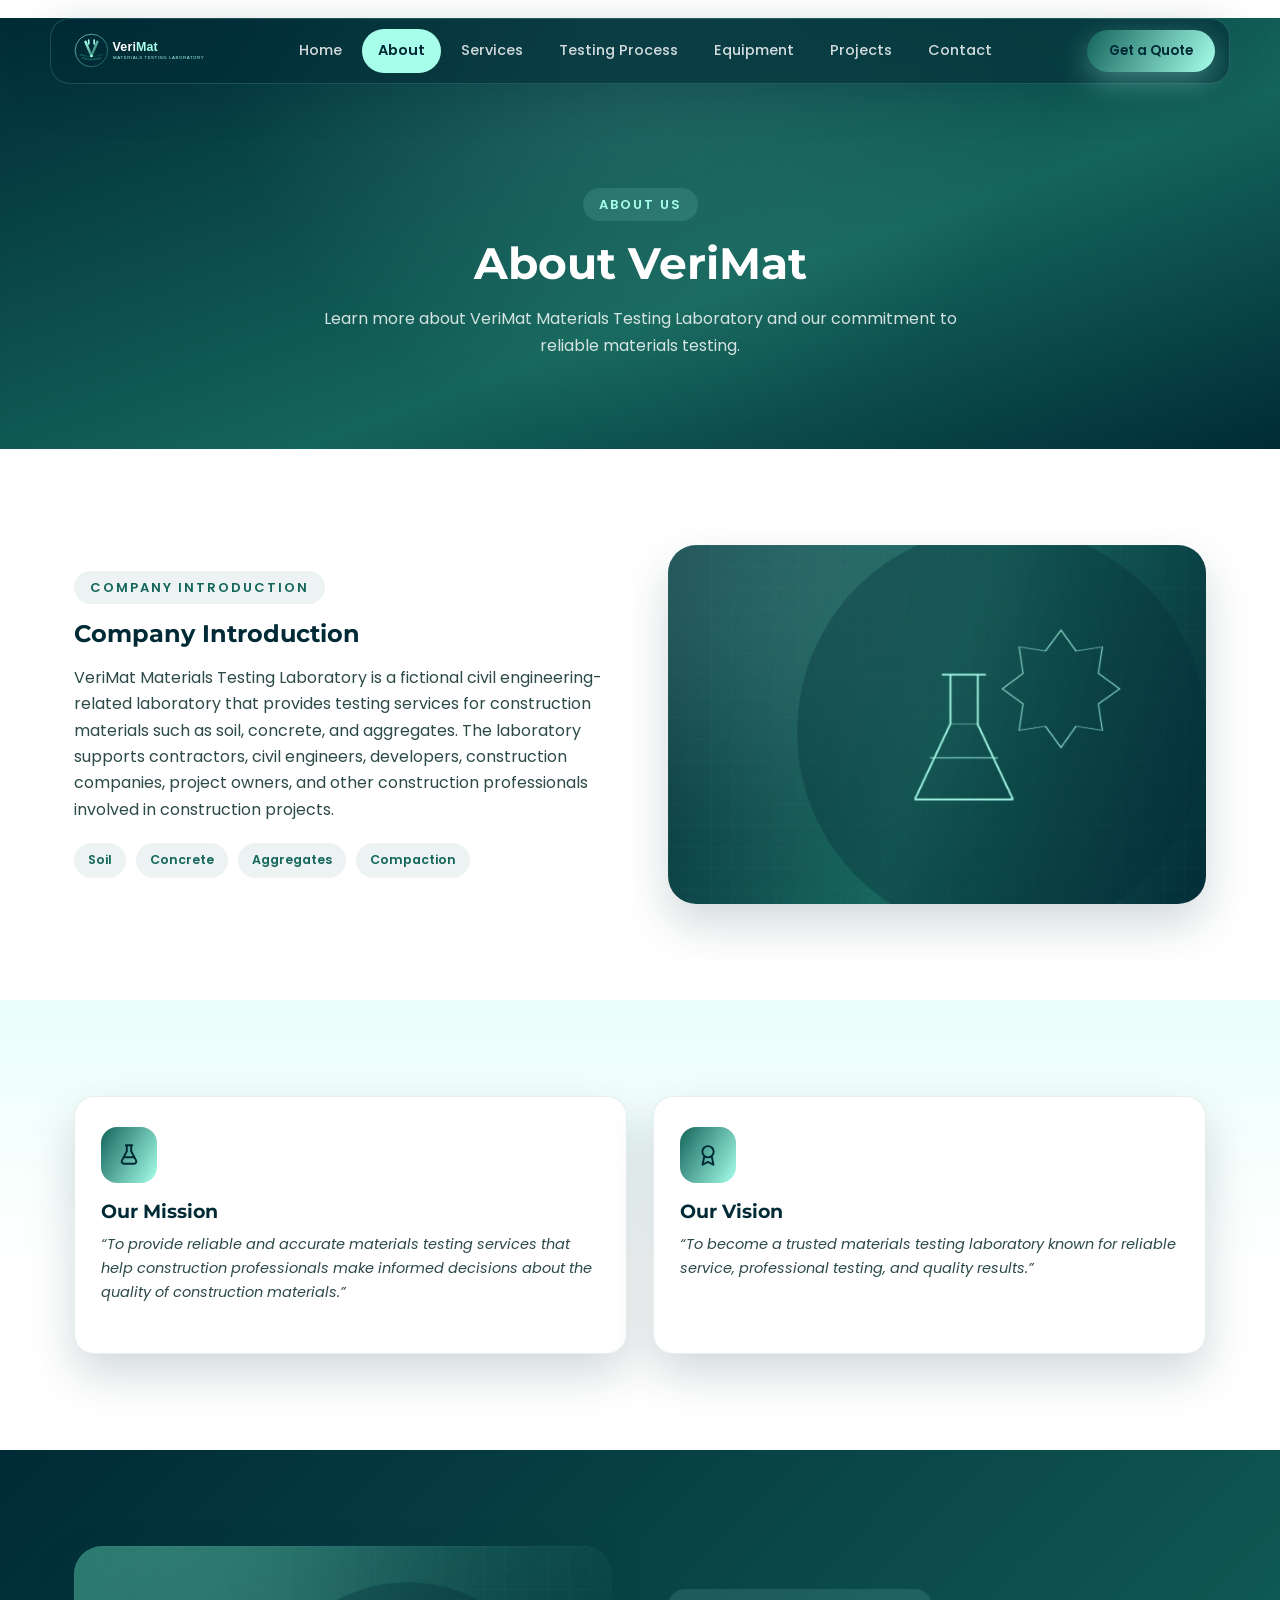
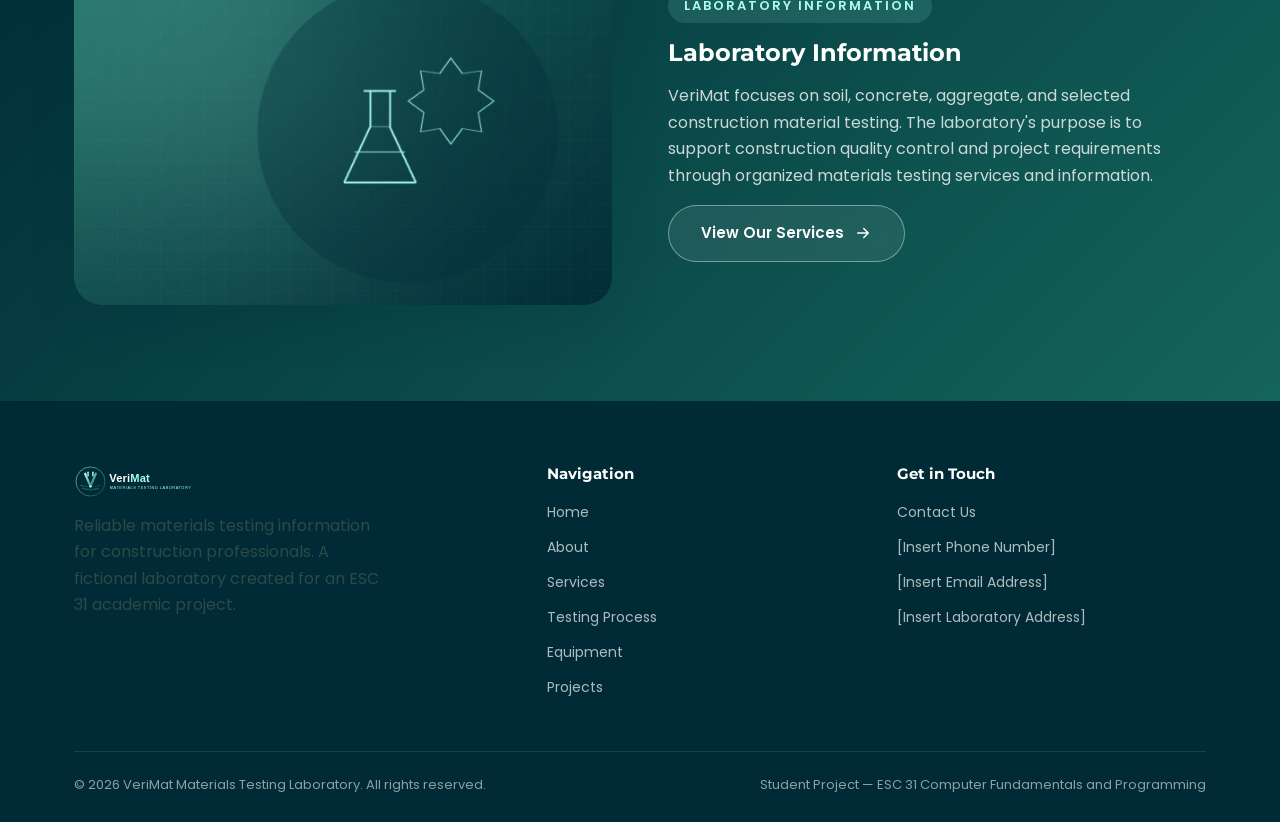
==== about.html @ c8bf65de "Add files via upload" ====
<!DOCTYPE html>
<html lang="en">
<head>
<meta charset="UTF-8">
<meta name="viewport" content="width=device-width, initial-scale=1.0">
<title>About | VeriMat Materials Testing Laboratory</title>
<meta name="description" content="Learn about VeriMat Materials Testing Laboratory, our mission, vision, and focus on construction materials testing.">
<link rel="icon" type="image/svg+xml" href="images/favicon.svg">
<link rel="preconnect" href="https://fonts.googleapis.com">
<link rel="preconnect" href="https://fonts.gstatic.com" crossorigin>
<link href="https://fonts.googleapis.com/css2?family=Montserrat:wght@600;700;800&family=Poppins:wght@300;400;500;600;700&display=swap" rel="stylesheet">
<link rel="stylesheet" href="css/style.css">
</head>
<body>
  <header class="site-header">
    <div class="nav-shell">
      <a href="index.html" class="brand" aria-label="VeriMat home">
        <img src="images/logo.svg" alt="VeriMat Materials Testing Laboratory logo">
      </a>
      <nav class="main-nav" aria-label="Primary navigation">
      <a href="index.html" class="">Home</a>
      <a href="about.html" class="active">About</a>
      <a href="services.html" class="">Services</a>
      <a href="testing-process.html" class="">Testing Process</a>
      <a href="equipment.html" class="">Equipment</a>
      <a href="projects.html" class="">Projects</a>
      <a href="contact.html" class="">Contact</a>
      </nav>
      <a href="contact.html" class="btn btn-primary btn-sm nav-cta">Get a Quote</a>
      <button class="hamburger" aria-label="Toggle navigation menu" aria-expanded="false">
        <span></span><span></span><span></span>
      </button>
    </div>
    <nav class="mobile-nav" aria-label="Mobile navigation">
      <a href="index.html" class="">Home</a>
      <a href="about.html" class="active">About</a>
      <a href="services.html" class="">Services</a>
      <a href="testing-process.html" class="">Testing Process</a>
      <a href="equipment.html" class="">Equipment</a>
      <a href="projects.html" class="">Projects</a>
      <a href="contact.html" class="">Contact</a>
      <a href="contact.html" class="btn btn-primary btn-block" style="margin-top:8px;">Get a Quote</a>
    </nav>
  </header>

  <section class="page-hero">
    <div class="container">
      <span class="eyebrow" style="background:rgba(167,255,235,0.12); color:var(--mint);">About Us</span>
      <h1>About VeriMat</h1>
      <p>Learn more about VeriMat Materials Testing Laboratory and our commitment to reliable materials testing.</p>
    </div>
  </section>

  <section class="section">
    <div class="container split">
      <div class="reveal">
        <span class="eyebrow">Company Introduction</span>
        <h2>Company Introduction</h2>
        <p>VeriMat Materials Testing Laboratory is a fictional civil engineering-related laboratory that provides testing services for construction materials such as soil, concrete, and aggregates. The laboratory supports contractors, civil engineers, developers, construction companies, project owners, and other construction professionals involved in construction projects.</p>
        <div class="tag-row">
          <span class="tag">Soil</span>
          <span class="tag">Concrete</span>
          <span class="tag">Aggregates</span>
          <span class="tag">Compaction</span>
        </div>
      </div>
      <img class="reveal" src="images/laboratory.jpg" alt="Laboratory testing equipment and engineering workspace">
    </div>
  </section>

  <section class="section section-soft">
    <div class="container">
      <div class="card-grid" style="grid-template-columns: 1fr 1fr;">
        <div class="card reveal">
          <div class="card-icon"><svg viewBox="0 0 24 24" fill="none" stroke="currentColor" stroke-width="1.8"><path d="M9 3h6M10 3v5.5L5.5 17a2 2 0 0 0 1.8 3h9.4a2 2 0 0 0 1.8-3L14 8.5V3" stroke-linecap="round" stroke-linejoin="round"/><path d="M7.5 14h9" stroke-linecap="round"/></svg></div>
          <h3>Our Mission</h3>
          <p style="font-style:italic;">&ldquo;To provide reliable and accurate materials testing services that help construction professionals make informed decisions about the quality of construction materials.&rdquo;</p>
        </div>
        <div class="card reveal">
          <div class="card-icon"><svg viewBox="0 0 24 24" fill="none" stroke="currentColor" stroke-width="1.8" stroke-linecap="round" stroke-linejoin="round"><circle cx="12" cy="9" r="5.2"/><path d="M8.5 13.5L7 21l5-2.6L17 21l-1.5-7.5"/></svg></div>
          <h3>Our Vision</h3>
          <p style="font-style:italic;">&ldquo;To become a trusted materials testing laboratory known for reliable service, professional testing, and quality results.&rdquo;</p>
        </div>
      </div>
    </div>
  </section>

  <section class="section section-dark">
    <div class="container split">
      <img class="reveal" src="images/materials-testing.jpg" alt="Construction materials testing samples arranged for laboratory analysis">
      <div class="reveal">
        <span class="eyebrow" style="background:rgba(167,255,235,0.12); color:var(--mint);">Laboratory Information</span>
        <h2>Laboratory Information</h2>
        <p style="color:rgba(255,255,255,0.78);">VeriMat focuses on soil, concrete, aggregate, and selected construction material testing. The laboratory's purpose is to support construction quality control and project requirements through organized materials testing services and information.</p>
        <a href="services.html" class="btn btn-secondary">View Our Services <svg viewBox="0 0 24 24" fill="none" stroke="currentColor" stroke-width="2" stroke-linecap="round" stroke-linejoin="round"><path d="M5 12h14M13 6l6 6-6 6"/></svg></a>
      </div>
    </div>
  </section>

  <footer class="site-footer">
    <div class="container">
      <div class="footer-grid">
        <div class="footer-col">
          <div class="footer-brand">
            <img src="images/logo.svg" alt="VeriMat logo" style="height:34px;">
          </div>
          <p style="max-width:320px;">Reliable materials testing information for construction professionals. A fictional laboratory created for an ESC 31 academic project.</p>
        </div>
        <div class="footer-col">
          <h5>Navigation</h5>
          <a href="index.html">Home</a>
          <a href="about.html">About</a>
          <a href="services.html">Services</a>
          <a href="testing-process.html">Testing Process</a>
          <a href="equipment.html">Equipment</a>
          <a href="projects.html">Projects</a>
        </div>
        <div class="footer-col">
          <h5>Get in Touch</h5>
          <a href="contact.html">Contact Us</a>
          <a href="contact.html">[Insert Phone Number]</a>
          <a href="contact.html">[Insert Email Address]</a>
          <a href="contact.html">[Insert Laboratory Address]</a>
        </div>
      </div>
      <div class="footer-bottom">
        <span>&copy; 2026 VeriMat Materials Testing Laboratory. All rights reserved.</span>
        <span>Student Project &mdash; ESC 31 Computer Fundamentals and Programming</span>
      </div>
    </div>
  </footer>

<div class="lightbox" id="lightbox">
  <button class="lightbox-close" aria-label="Close image">&times;</button>
  <img src="" alt="">
</div>
<script src="js/script.js"></script>
</body>
</html>
---- css/style.css ----
/* =========================================================
   VeriMat Materials Testing Laboratory — Main Stylesheet
   Colors: #002B36 (dark), #14655B (green), #A7FFEB (mint)
   Fonts: Montserrat (headings), Poppins (body)
   ========================================================= */

:root {
  --dark: #002B36;
  --dark-2: #012f3b;
  --green: #14655B;
  --mint: #A7FFEB;
  --white: #FFFFFF;
  --ink: #0a2229;
  --muted: #7fa7a2;

  --grad-dark: linear-gradient(135deg, var(--dark) 0%, var(--green) 100%);
  --grad-deep: linear-gradient(160deg, var(--dark) 0%, var(--green) 60%, var(--dark) 100%);
  --grad-mint: linear-gradient(120deg, var(--green) 0%, var(--mint) 100%);
  --grad-soft: linear-gradient(180deg, #eafffb 0%, #ffffff 60%);

  --radius-lg: 28px;
  --radius-md: 20px;
  --radius-sm: 14px;
  --radius-pill: 999px;

  --shadow-soft: 0 20px 45px rgba(0, 43, 54, 0.18);
  --shadow-deep: 0 25px 60px rgba(0, 43, 54, 0.35);

  --glass-bg: rgba(255, 255, 255, 0.08);
  --glass-border: rgba(255, 255, 255, 0.18);
  --glass-bg-light: rgba(255, 255, 255, 0.65);
  --glass-border-light: rgba(20, 101, 91, 0.15);

  --container: 1180px;
}

* { box-sizing: border-box; }
html { scroll-behavior: smooth; }

body {
  margin: 0;
  font-family: 'Poppins', -apple-system, BlinkMacSystemFont, sans-serif;
  color: var(--ink);
  background: var(--white);
  line-height: 1.65;
  -webkit-font-smoothing: antialiased;
  overflow-x: hidden;
}

h1, h2, h3, h4, h5 {
  font-family: 'Montserrat', sans-serif;
  font-weight: 700;
  line-height: 1.2;
  margin: 0 0 16px;
  color: var(--dark);
}

p { margin: 0 0 16px; color: #2c4a48; }

a { color: inherit; text-decoration: none; }

img { max-width: 100%; display: block; }

svg { width: 18px; height: 18px; flex-shrink: 0; }

.container {
  width: 100%;
  max-width: var(--container);
  margin: 0 auto;
  padding: 0 24px;
}

section { position: relative; }

.eyebrow {
  display: inline-block;
  font-family: 'Poppins', sans-serif;
  font-size: 13px;
  font-weight: 600;
  letter-spacing: 2px;
  text-transform: uppercase;
  color: var(--green);
  background: rgba(20, 101, 91, 0.08);
  padding: 6px 16px;
  border-radius: var(--radius-pill);
  margin-bottom: 16px;
}

.section-head { max-width: 680px; margin: 0 auto 48px; text-align: center; }
.section-head p { color: #517b76; }

/* =====================
   Buttons
   ===================== */
.btn {
  display: inline-flex;
  align-items: center;
  gap: 10px;
  padding: 15px 32px;
  border-radius: var(--radius-pill);
  font-family: 'Poppins', sans-serif;
  font-weight: 600;
  font-size: 15px;
  border: none;
  cursor: pointer;
  transition: transform 0.25s ease, box-shadow 0.25s ease, background 0.25s ease;
  white-space: nowrap;
}
.btn-primary {
  background: var(--grad-mint);
  color: var(--dark);
  box-shadow: 0 10px 30px rgba(167, 255, 235, 0.35);
}
.btn-primary:hover { transform: translateY(-3px); box-shadow: 0 16px 36px rgba(167, 255, 235, 0.45); }
.btn-secondary {
  background: rgba(255, 255, 255, 0.08);
  color: var(--white);
  border: 1.5px solid rgba(255, 255, 255, 0.4);
  backdrop-filter: blur(6px);
}
.btn-secondary:hover { background: rgba(255, 255, 255, 0.18); transform: translateY(-3px); }
.btn-outline-dark {
  background: transparent;
  color: var(--green);
  border: 1.5px solid rgba(20, 101, 91, 0.35);
}
.btn-outline-dark:hover { background: rgba(20, 101, 91, 0.08); transform: translateY(-3px); }
.btn-block { width: 100%; justify-content: center; }
.btn-sm { padding: 10px 22px; font-size: 13.5px; }

/* =====================
   Header / Navigation
   ===================== */
.site-header {
  position: sticky;
  top: 0;
  z-index: 500;
  padding: 18px 0;
}
.nav-shell {
  max-width: var(--container);
  margin: 0 auto;
  padding: 10px 14px 10px 22px;
  display: flex;
  align-items: center;
  justify-content: space-between;
  background: rgba(0, 43, 54, 0.62);
  border: 1px solid rgba(167, 255, 235, 0.16);
  border-radius: var(--radius-md);
  backdrop-filter: blur(16px);
  -webkit-backdrop-filter: blur(16px);
  box-shadow: 0 12px 40px rgba(0, 43, 54, 0.25);
}
.brand { display: flex; align-items: center; gap: 10px; }
.brand img { height: 38px; width: auto; }
.brand-fallback {
  font-family: 'Montserrat', sans-serif;
  font-weight: 700;
  color: var(--white);
  font-size: 20px;
}

.main-nav { display: flex; align-items: center; gap: 4px; }
.main-nav a {
  color: rgba(255, 255, 255, 0.82);
  font-size: 14.5px;
  font-weight: 500;
  padding: 10px 16px;
  border-radius: var(--radius-pill);
  transition: background 0.2s ease, color 0.2s ease;
}
.main-nav a:hover { background: rgba(255, 255, 255, 0.08); color: var(--white); }
.main-nav a.active { background: var(--mint); color: var(--dark); font-weight: 600; }

.nav-cta { margin-left: 10px; }

.hamburger {
  display: none;
  width: 44px;
  height: 44px;
  border-radius: 12px;
  border: 1px solid rgba(255, 255, 255, 0.25);
  background: rgba(255, 255, 255, 0.08);
  align-items: center;
  justify-content: center;
  cursor: pointer;
  flex-direction: column;
  gap: 5px;
}
.hamburger span {
  display: block;
  width: 20px;
  height: 2px;
  background: var(--mint);
  border-radius: 2px;
  transition: transform 0.3s ease, opacity 0.3s ease;
}
.hamburger.open span:nth-child(1) { transform: translateY(7px) rotate(45deg); }
.hamburger.open span:nth-child(2) { opacity: 0; }
.hamburger.open span:nth-child(3) { transform: translateY(-7px) rotate(-45deg); }

.mobile-nav {
  display: none;
  max-width: var(--container);
  margin: 10px auto 0;
  padding: 14px;
  background: rgba(0, 43, 54, 0.92);
  border: 1px solid rgba(167, 255, 235, 0.16);
  border-radius: var(--radius-md);
  backdrop-filter: blur(16px);
  flex-direction: column;
  gap: 4px;
  max-height: 0;
  overflow: hidden;
  opacity: 0;
  transition: max-height 0.35s ease, opacity 0.3s ease, padding 0.35s ease;
}
.mobile-nav.show { display: flex; max-height: 480px; opacity: 1; padding: 14px; }
.mobile-nav a {
  color: rgba(255, 255, 255, 0.85);
  padding: 12px 14px;
  border-radius: 12px;
  font-size: 15px;
  font-weight: 500;
}
.mobile-nav a.active { background: var(--mint); color: var(--dark); font-weight: 600; }
.mobile-nav a:hover { background: rgba(255, 255, 255, 0.08); }

/* =====================
   Hero sections
   ===================== */
.hero {
  background: var(--grad-deep);
  color: var(--white);
  padding: 90px 0 110px;
  margin-top: -84px;
  padding-top: 174px;
  position: relative;
  overflow: hidden;
}
.hero::before {
  content: "";
  position: absolute;
  inset: 0;
  background: radial-gradient(circle at 15% 20%, rgba(167, 255, 235, 0.16), transparent 45%),
              radial-gradient(circle at 85% 80%, rgba(167, 255, 235, 0.1), transparent 50%);
  pointer-events: none;
}
.hero-grid {
  position: relative;
  display: grid;
  grid-template-columns: 1.05fr 0.95fr;
  gap: 48px;
  align-items: center;
}
.hero h1 { color: var(--white); font-size: clamp(32px, 4.4vw, 52px); margin-bottom: 20px; }
.hero p.lead { color: rgba(255, 255, 255, 0.82); font-size: 17px; max-width: 520px; }
.hero-actions { display: flex; gap: 16px; margin-top: 30px; flex-wrap: wrap; }
.hero-media {
  border-radius: var(--radius-lg);
  overflow: hidden;
  box-shadow: var(--shadow-deep);
  border: 1px solid rgba(167, 255, 235, 0.18);
}
.hero-media img { width: 100%; height: 100%; object-fit: cover; }

.page-hero {
  background: var(--grad-deep);
  color: var(--white);
  padding: 170px 0 90px;
  margin-top: -84px;
  text-align: center;
  position: relative;
  overflow: hidden;
}
.page-hero::before {
  content: "";
  position: absolute;
  inset: 0;
  background: radial-gradient(circle at 50% 0%, rgba(167, 255, 235, 0.14), transparent 55%);
}
.page-hero h1 { color: var(--white); font-size: clamp(30px, 4vw, 44px); position: relative; }
.page-hero p { color: rgba(255, 255, 255, 0.82); max-width: 640px; margin: 0 auto; position: relative; }

/* =====================
   Cards (glass + light)
   ===================== */
.card-grid {
  display: grid;
  grid-template-columns: repeat(3, 1fr);
  gap: 26px;
}
.card {
  background: var(--white);
  border: 1px solid rgba(20, 101, 91, 0.1);
  border-radius: var(--radius-md);
  padding: 30px 26px;
  box-shadow: var(--shadow-soft);
  transition: transform 0.3s ease, box-shadow 0.3s ease;
  opacity: 0;
  transform: translateY(24px);
}
.card.in-view { opacity: 1; transform: translateY(0); }
.card:hover { transform: translateY(-8px); box-shadow: 0 26px 55px rgba(0, 43, 54, 0.2); }

.card-icon {
  width: 56px;
  height: 56px;
  border-radius: 16px;
  background: var(--grad-mint);
  display: flex;
  align-items: center;
  justify-content: center;
  margin-bottom: 18px;
  color: var(--dark);
}
.card-icon svg { width: 26px; height: 26px; }

.card h3 { font-size: 19px; margin-bottom: 10px; }
.card p { font-size: 14.5px; margin-bottom: 18px; }
.card-link {
  font-size: 13.5px;
  font-weight: 600;
  color: var(--green);
  display: inline-flex;
  align-items: center;
  gap: 6px;
}
.card-link svg { width: 14px; height: 14px; transition: transform 0.2s ease; }
.card-link:hover svg { transform: translateX(4px); }

/* glass card variant, used on dark sections */
.glass-card {
  background: var(--glass-bg);
  border: 1px solid var(--glass-border);
  border-radius: var(--radius-md);
  padding: 30px 26px;
  backdrop-filter: blur(14px);
  -webkit-backdrop-filter: blur(14px);
  color: var(--white);
  transition: transform 0.3s ease, background 0.3s ease;
}
.glass-card:hover { transform: translateY(-6px); background: rgba(255, 255, 255, 0.12); }
.glass-card h3 { color: var(--white); }
.glass-card p { color: rgba(255, 255, 255, 0.78); }

/* =====================
   Sections generic
   ===================== */
.section { padding: 96px 0; }
.section-tight { padding: 70px 0; }
.section-dark {
  background: var(--grad-dark);
  color: var(--white);
}
.section-dark h2 { color: var(--white); }
.section-dark .section-head p { color: rgba(255, 255, 255, 0.75); }
.section-soft { background: var(--grad-soft); }

.split {
  display: grid;
  grid-template-columns: 1fr 1fr;
  gap: 56px;
  align-items: center;
}
.split img { border-radius: var(--radius-lg); box-shadow: var(--shadow-soft); }
.split .tag-row { display: flex; gap: 10px; flex-wrap: wrap; margin-top: 20px; }
.tag {
  font-size: 12.5px;
  font-weight: 600;
  padding: 7px 14px;
  border-radius: var(--radius-pill);
  background: rgba(20, 101, 91, 0.08);
  color: var(--green);
}

/* Why choose feature list */
.feature-grid {
  display: grid;
  grid-template-columns: repeat(4, 1fr);
  gap: 22px;
}
.feature {
  text-align: center;
  padding: 8px 10px;
}
.feature .icon-circle {
  width: 68px; height: 68px;
  margin: 0 auto 18px;
  border-radius: 50%;
  background: rgba(167, 255, 235, 0.12);
  border: 1px solid rgba(167, 255, 235, 0.3);
  display: flex; align-items: center; justify-content: center;
}
.feature .icon-circle svg { width: 28px; height: 28px; color: var(--mint); }
.feature h4 { color: var(--white); font-size: 16.5px; margin-bottom: 8px; }
.feature p { color: rgba(255, 255, 255, 0.72); font-size: 14px; margin: 0; }

/* =====================
   Timeline (Testing Process)
   ===================== */
.timeline { position: relative; max-width: 900px; margin: 0 auto; }
.timeline::before {
  content: "";
  position: absolute;
  left: 34px;
  top: 10px;
  bottom: 10px;
  width: 2px;
  background: linear-gradient(180deg, var(--mint), var(--green), var(--mint));
  opacity: 0.55;
}
.timeline-item {
  position: relative;
  display: grid;
  grid-template-columns: 70px 1fr;
  gap: 26px;
  margin-bottom: 44px;
  opacity: 0;
  transform: translateY(24px);
  transition: opacity 0.6s ease, transform 0.6s ease;
}
.timeline-item.in-view { opacity: 1; transform: translateY(0); }
.timeline-num {
  width: 70px; height: 70px;
  border-radius: 50%;
  background: var(--dark);
  border: 2px solid var(--mint);
  color: var(--mint);
  font-family: 'Montserrat', sans-serif;
  font-weight: 700;
  font-size: 20px;
  display: flex; align-items: center; justify-content: center;
  box-shadow: 0 0 0 8px rgba(167, 255, 235, 0.1), 0 0 22px rgba(167, 255, 235, 0.45);
  z-index: 2;
}
.timeline-card {
  display: grid;
  grid-template-columns: 1fr 200px;
  gap: 22px;
  align-items: center;
  background: rgba(255, 255, 255, 0.7);
  border: 1px solid var(--glass-border-light);
  backdrop-filter: blur(10px);
  border-radius: var(--radius-md);
  padding: 24px 26px;
  box-shadow: var(--shadow-soft);
}
.timeline-card img { border-radius: var(--radius-sm); height: 130px; width: 100%; object-fit: cover; }
.timeline-card h3 { margin-bottom: 8px; font-size: 19px; }
.timeline-card p { margin: 0; font-size: 14.5px; }

/* =====================
   Gallery (Projects)
   ===================== */
.gallery {
  display: grid;
  grid-template-columns: repeat(3, 1fr);
  gap: 24px;
}
.gallery-item {
  position: relative;
  border-radius: var(--radius-md);
  overflow: hidden;
  aspect-ratio: 4/3;
  box-shadow: var(--shadow-soft);
  cursor: pointer;
}
.gallery-item img { width: 100%; height: 100%; object-fit: cover; transition: transform 0.5s ease; }
.gallery-item:hover img { transform: scale(1.08); }
.gallery-caption {
  position: absolute; inset: auto 0 0 0;
  padding: 20px 20px 16px;
  background: linear-gradient(0deg, rgba(0, 43, 54, 0.92), transparent);
  color: var(--white);
  transform: translateY(8px);
  opacity: 0.92;
  transition: transform 0.3s ease;
}
.gallery-item:hover .gallery-caption { transform: translateY(0); }
.gallery-caption h4 { color: var(--white); font-size: 15.5px; margin: 0 0 4px; }
.gallery-caption span { font-size: 12.5px; color: var(--mint); }

.lightbox {
  position: fixed; inset: 0;
  background: rgba(0, 20, 25, 0.88);
  display: none;
  align-items: center;
  justify-content: center;
  z-index: 900;
  padding: 30px;
}
.lightbox.show { display: flex; }
.lightbox img { max-width: 90vw; max-height: 82vh; border-radius: var(--radius-md); box-shadow: var(--shadow-deep); }
.lightbox-close {
  position: absolute; top: 26px; right: 30px;
  width: 44px; height: 44px; border-radius: 50%;
  background: rgba(255, 255, 255, 0.12); border: 1px solid rgba(255, 255, 255, 0.3);
  color: var(--white); font-size: 20px; cursor: pointer;
}

/* =====================
   Forms
   ===================== */
.form-card {
  background: var(--glass-bg-light);
  border: 1px solid var(--glass-border-light);
  border-radius: var(--radius-lg);
  padding: 40px;
  box-shadow: var(--shadow-soft);
  backdrop-filter: blur(10px);
}
.form-grid { display: grid; grid-template-columns: 1fr 1fr; gap: 20px; }
.form-group { margin-bottom: 20px; display: flex; flex-direction: column; gap: 8px; }
.form-group.full { grid-column: 1 / -1; }
label { font-size: 13.5px; font-weight: 600; color: var(--dark); }
input, select, textarea {
  font-family: 'Poppins', sans-serif;
  font-size: 14.5px;
  padding: 13px 16px;
  border-radius: var(--radius-sm);
  border: 1.5px solid rgba(20, 101, 91, 0.18);
  background: rgba(255, 255, 255, 0.85);
  color: var(--ink);
  outline: none;
  transition: border-color 0.2s ease, box-shadow 0.2s ease;
}
input:focus, select:focus, textarea:focus {
  border-color: var(--green);
  box-shadow: 0 0 0 4px rgba(20, 101, 91, 0.12);
}
textarea { resize: vertical; min-height: 130px; }
.field-error { font-size: 12.5px; color: #c0392b; min-height: 16px; }
input.invalid, select.invalid, textarea.invalid { border-color: #c0392b; }
.form-status {
  margin-top: 6px;
  padding: 14px 18px;
  border-radius: var(--radius-sm);
  font-size: 14px;
  display: none;
}
.form-status.success { display: block; background: rgba(20, 101, 91, 0.1); color: var(--green); border: 1px solid rgba(20, 101, 91, 0.25); }
.form-status.error { display: block; background: rgba(192, 57, 43, 0.08); color: #a93226; border: 1px solid rgba(192, 57, 43, 0.2); }

/* Contact info + map */
.contact-info-list { display: flex; flex-direction: column; gap: 18px; margin-top: 26px; }
.contact-info-item {
  display: flex; align-items: flex-start; gap: 16px;
  background: var(--white);
  border: 1px solid rgba(20, 101, 91, 0.1);
  border-radius: var(--radius-md);
  padding: 18px 20px;
  box-shadow: var(--shadow-soft);
}
.contact-info-item .icon-circle {
  width: 46px; height: 46px; flex-shrink: 0;
  border-radius: 14px;
  background: var(--grad-mint);
  display: flex; align-items: center; justify-content: center;
}
.contact-info-item .icon-circle svg { width: 20px; height: 20px; color: var(--dark); }
.contact-info-item h4 { margin: 0 0 4px; font-size: 15px; }
.contact-info-item p { margin: 0; font-size: 14px; }

.map-placeholder {
  border-radius: var(--radius-lg);
  background: var(--grad-dark);
  min-height: 320px;
  display: flex;
  align-items: center;
  justify-content: center;
  position: relative;
  overflow: hidden;
  border: 1px solid rgba(167, 255, 235, 0.18);
}
.map-placeholder::before {
  content: "";
  position: absolute; inset: 0;
  background-image:
    linear-gradient(rgba(167,255,235,0.12) 1px, transparent 1px),
    linear-gradient(90deg, rgba(167,255,235,0.12) 1px, transparent 1px);
  background-size: 36px 36px;
}
.map-pin {
  position: relative;
  display: flex; flex-direction: column; align-items: center; gap: 12px;
  color: var(--white); text-align: center;
}
.map-pin svg { width: 40px; height: 40px; color: var(--mint); filter: drop-shadow(0 0 14px rgba(167,255,235,0.6)); }
.map-pin span { font-size: 14px; color: rgba(255,255,255,0.8); }

/* =====================
   Footer
   ===================== */
.site-footer { background: var(--dark); color: rgba(255, 255, 255, 0.75); padding: 64px 0 26px; }
.footer-grid {
  display: grid;
  grid-template-columns: 1.4fr 1fr 1fr;
  gap: 40px;
  padding-bottom: 40px;
  border-bottom: 1px solid rgba(255, 255, 255, 0.1);
}
.footer-brand { display: flex; align-items: center; gap: 10px; margin-bottom: 14px; }
.footer-brand img { height: 34px; }
.footer-col h5 { color: var(--white); font-size: 15px; margin-bottom: 18px; }
.footer-col a { display: block; color: rgba(255, 255, 255, 0.68); font-size: 14px; margin-bottom: 12px; transition: color 0.2s ease; }
.footer-col a:hover { color: var(--mint); }
.footer-bottom {
  display: flex; justify-content: space-between; align-items: center;
  padding-top: 22px; font-size: 13px; color: rgba(255, 255, 255, 0.55);
  flex-wrap: wrap; gap: 10px;
}

/* =====================
   Reveal on scroll
   ===================== */
.reveal { opacity: 0; transform: translateY(26px); transition: opacity 0.7s ease, transform 0.7s ease; }
.reveal.in-view { opacity: 1; transform: translateY(0); }

/* =====================
   Equipment page specifics
   ===================== */
.equip-grid { display: grid; grid-template-columns: repeat(3, 1fr); gap: 26px; }
.equip-card { overflow: hidden; }
.equip-card .equip-img { border-radius: var(--radius-sm); overflow: hidden; margin-bottom: 18px; aspect-ratio: 4/3; }
.equip-card .equip-img img { width: 100%; height: 100%; object-fit: cover; transition: transform 0.4s ease; }
.equip-card:hover .equip-img img { transform: scale(1.06); }

/* =====================
   Responsive
   ===================== */
@media (max-width: 980px) {
  .hero-grid, .split { grid-template-columns: 1fr; }
  .hero-media { order: -1; }
  .card-grid, .equip-grid { grid-template-columns: repeat(2, 1fr); }
  .feature-grid { grid-template-columns: repeat(2, 1fr); }
  .gallery { grid-template-columns: repeat(2, 1fr); }
  .footer-grid { grid-template-columns: 1fr 1fr; }
  .timeline-card { grid-template-columns: 1fr; }
  .timeline-card img { height: 160px; }
}

@media (max-width: 720px) {
  .main-nav, .nav-cta { display: none; }
  .hamburger { display: flex; }
  .hero { padding-top: 150px; }
  .page-hero { padding-top: 150px; }
  .card-grid, .equip-grid, .feature-grid, .gallery { grid-template-columns: 1fr; }
  .form-grid { grid-template-columns: 1fr; }
  .footer-grid { grid-template-columns: 1fr; }
  .footer-bottom { flex-direction: column; align-items: flex-start; }
  .timeline::before { left: 28px; }
  .timeline-num { width: 56px; height: 56px; font-size: 16px; }
  .timeline-item { grid-template-columns: 56px 1fr; }
  section.section { padding: 64px 0; }
}
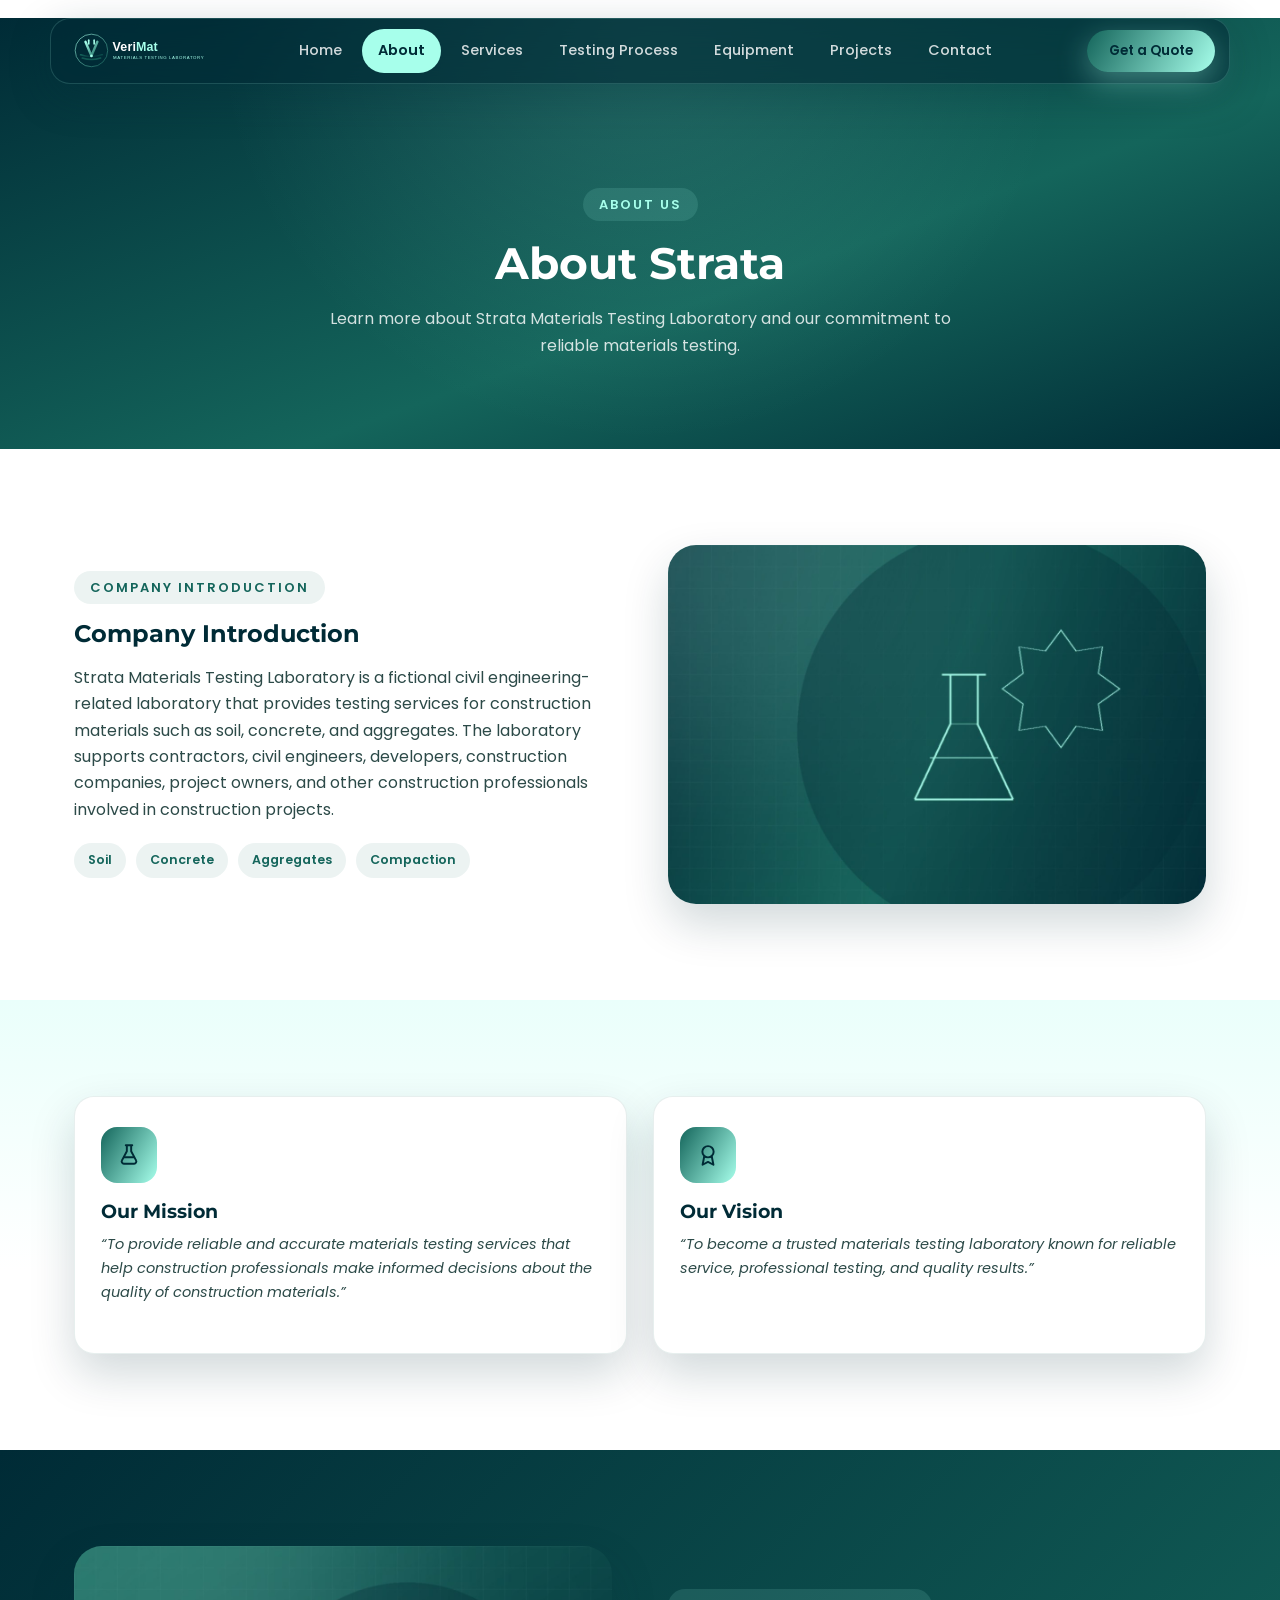
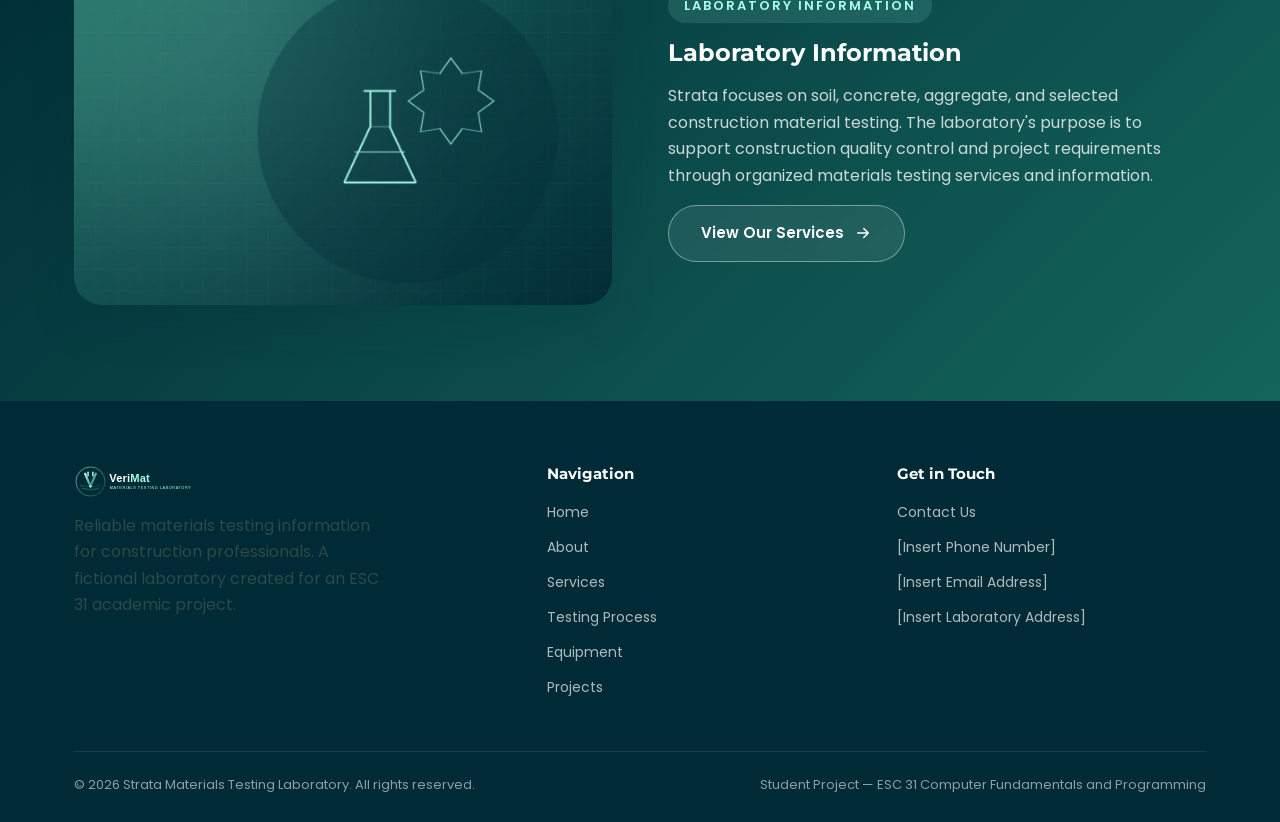
==== commit 36e39542: "Update about.html" ====
--- a/about.html
+++ b/about.html
@@ -3,8 +3,8 @@
 <head>
 <meta charset="UTF-8">
 <meta name="viewport" content="width=device-width, initial-scale=1.0">
-<title>About | VeriMat Materials Testing Laboratory</title>
-<meta name="description" content="Learn about VeriMat Materials Testing Laboratory, our mission, vision, and focus on construction materials testing.">
+<title>About | Strata Materials Testing Laboratory</title>
+<meta name="description" content="Learn about Strata Materials Testing Laboratory, our mission, vision, and focus on construction materials testing.">
 <link rel="icon" type="image/svg+xml" href="images/favicon.svg">
 <link rel="preconnect" href="https://fonts.googleapis.com">
 <link rel="preconnect" href="https://fonts.gstatic.com" crossorigin>
@@ -14,8 +14,8 @@
 <body>
   <header class="site-header">
     <div class="nav-shell">
-      <a href="index.html" class="brand" aria-label="VeriMat home">
-        <img src="images/logo.svg" alt="VeriMat Materials Testing Laboratory logo">
+      <a href="index.html" class="brand" aria-label="Strata home">
+        <img src="images/logo.svg" alt="Strata Materials Testing Laboratory logo">
       </a>
       <nav class="main-nav" aria-label="Primary navigation">
       <a href="index.html" class="">Home</a>
@@ -46,8 +46,8 @@
   <section class="page-hero">
     <div class="container">
       <span class="eyebrow" style="background:rgba(167,255,235,0.12); color:var(--mint);">About Us</span>
-      <h1>About VeriMat</h1>
-      <p>Learn more about VeriMat Materials Testing Laboratory and our commitment to reliable materials testing.</p>
+      <h1>About Strata</h1>
+      <p>Learn more about Strata Materials Testing Laboratory and our commitment to reliable materials testing.</p>
     </div>
   </section>
 
@@ -56,7 +56,7 @@
       <div class="reveal">
         <span class="eyebrow">Company Introduction</span>
         <h2>Company Introduction</h2>
-        <p>VeriMat Materials Testing Laboratory is a fictional civil engineering-related laboratory that provides testing services for construction materials such as soil, concrete, and aggregates. The laboratory supports contractors, civil engineers, developers, construction companies, project owners, and other construction professionals involved in construction projects.</p>
+        <p>Strata Materials Testing Laboratory is a fictional civil engineering-related laboratory that provides testing services for construction materials such as soil, concrete, and aggregates. The laboratory supports contractors, civil engineers, developers, construction companies, project owners, and other construction professionals involved in construction projects.</p>
         <div class="tag-row">
           <span class="tag">Soil</span>
           <span class="tag">Concrete</span>
@@ -91,7 +91,7 @@
       <div class="reveal">
         <span class="eyebrow" style="background:rgba(167,255,235,0.12); color:var(--mint);">Laboratory Information</span>
         <h2>Laboratory Information</h2>
-        <p style="color:rgba(255,255,255,0.78);">VeriMat focuses on soil, concrete, aggregate, and selected construction material testing. The laboratory's purpose is to support construction quality control and project requirements through organized materials testing services and information.</p>
+        <p style="color:rgba(255,255,255,0.78);">Strata focuses on soil, concrete, aggregate, and selected construction material testing. The laboratory's purpose is to support construction quality control and project requirements through organized materials testing services and information.</p>
         <a href="services.html" class="btn btn-secondary">View Our Services <svg viewBox="0 0 24 24" fill="none" stroke="currentColor" stroke-width="2" stroke-linecap="round" stroke-linejoin="round"><path d="M5 12h14M13 6l6 6-6 6"/></svg></a>
       </div>
     </div>
@@ -102,7 +102,7 @@
       <div class="footer-grid">
         <div class="footer-col">
           <div class="footer-brand">
-            <img src="images/logo.svg" alt="VeriMat logo" style="height:34px;">
+            <img src="images/logo.svg" alt="Strata logo" style="height:34px;">
           </div>
           <p style="max-width:320px;">Reliable materials testing information for construction professionals. A fictional laboratory created for an ESC 31 academic project.</p>
         </div>
@@ -124,7 +124,7 @@
         </div>
       </div>
       <div class="footer-bottom">
-        <span>&copy; 2026 VeriMat Materials Testing Laboratory. All rights reserved.</span>
+        <span>&copy; 2026 Strata Materials Testing Laboratory. All rights reserved.</span>
         <span>Student Project &mdash; ESC 31 Computer Fundamentals and Programming</span>
       </div>
     </div>
